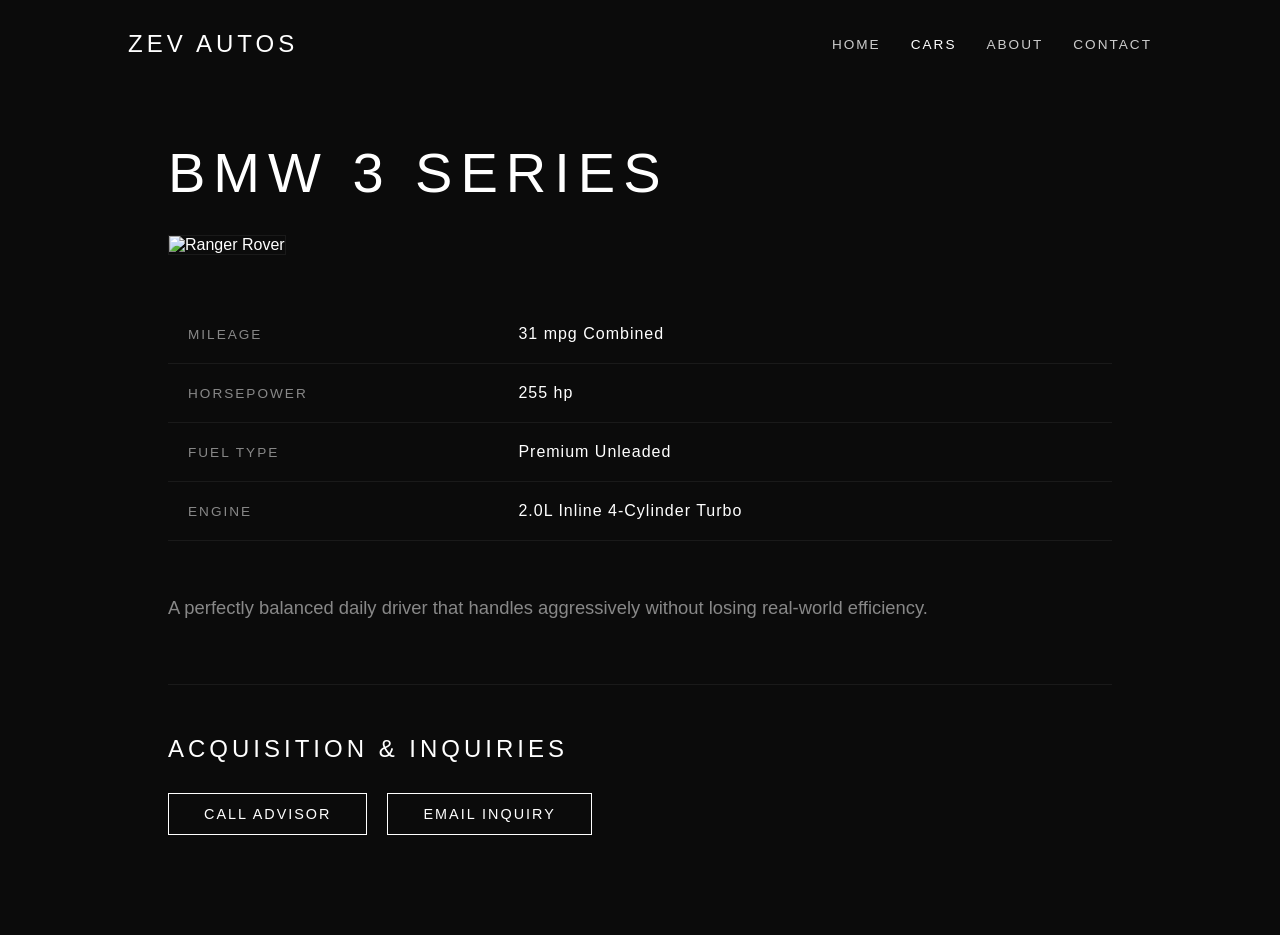
==== 3series.html @ 32d8794d "Update 3series.html" ====
<!DOCTYPE html>
<html lang="en">
<head>
    <meta charset="UTF-8">
    <meta name="viewport" content="width=device-width, initial-scale=1.0">
    <title>ZEV Autos | BMW 3 Series</title>
    <link rel="stylesheet" href="style.css">
</head>
<body>
    <header>
        <a href="index.html" class="logo">ZEV Autos</a>
        <ul class="nav-links">
            <li><a href="index.html">Home</a></li>
            <li><a href="cars.html" class="active">Cars</a></li>
            <li><a href="about.html">About</a></li>
            <li><a href="contact.html">Contact</a></li>
        </ul>
    </header>

    <section class="detail-section">
        <h1 class="car-title">BMW 3 Series</h1>
        <img class="showcase-img" src="" alt="Ranger Rover">

        <table class="specs-table">
            <tr><td>Mileage</td><td>31 mpg Combined</td></tr>
            <tr><td>Horsepower</td><td>255 hp</td></tr>
            <tr><td>Fuel Type</td><td>Premium Unleaded</td></tr>
            <tr><td>Engine</td><td>2.0L Inline 4-Cylinder Turbo</td></tr>
        </table>

        <div class="description-box">
            <p>A perfectly balanced daily driver that handles aggressively without losing real-world efficiency.</p>
        </div>

        <div class="action-box">
            <h3>Acquisition & Inquiries</h3>
            <div class="btn-group">
                <a href="tel:+15550199" class="btn">Call Advisor</a>
                <a href="mailto:inquiries@zevautos.com" class="btn">Email Inquiry</a>
            </div>
        </div>
    </section>
</body>
</html>
---- style.css ----
* {
    margin: 0;
    padding: 0;
    box-sizing: border-box;
    font-family: 'Segoe UI', Tahoma, Geneva, Verdana, sans-serif;
    scroll-behavior: smooth;
}

body {
    background-color: #0b0b0b;
    color: #ffffff;
    overflow-x: hidden;
}

header {
    position: absolute;
    top: 0;
    left: 0;
    width: 100%;
    display: flex;
    justify-content: space-between;
    align-items: center;
    padding: 30px 10%;
    z-index: 100;
}

.logo {
    font-size: 1.5rem;
    font-weight: 300;
    letter-spacing: 4px;
    text-transform: uppercase;
    text-decoration: none;
    color: #ffffff;
}

.nav-links {
    display: flex;
    list-style: none;
    gap: 30px;
}

.nav-links a {
    color: #cccccc;
    text-decoration: none;
    text-transform: uppercase;
    font-size: 0.85rem;
    letter-spacing: 2px;
    transition: color 0.3s ease;
}

.nav-links a:hover, .nav-links a.active {
    color: #ffffff;
}

.detail-section {
    padding: 140px 10% 100px;
    max-width: 1200px;
    margin: 0 auto;
    animation: fadeIn 1.5s ease-in-out;
}

.car-title {
    font-size: 3.5rem;
    font-weight: 300;
    letter-spacing: 8px;
    text-transform: uppercase;
    color: #ffffff;
    margin-bottom: 30px;
}

.showcase-img {
    width: 100%;
    height: 60vh;
    object-fit: cover;
    border: 1px solid #1a1a1a;
    margin-bottom: 50px;
}

.specs-table {
    width: 100%;
    border-collapse: collapse;
    margin-bottom: 50px;
}

.specs-table td {
    padding: 20px;
    border-bottom: 1px solid #1a1a1a;
    font-size: 1rem;
    font-weight: 300;
}

.specs-table td:first-child {
    color: #888888;
    text-transform: uppercase;
    font-size: 0.85rem;
    letter-spacing: 2px;
    width: 35%;
}

.specs-table td:last-child {
    color: #ffffff;
    letter-spacing: 1px;
}

.description-box {
    max-width: 800px;
    margin-bottom: 60px;
}

.description-box p {
    font-size: 1.15rem;
    color: #888888;
    line-height: 1.8;
    font-weight: 300;
}

.action-box {
    border-top: 1px solid #1a1a1a;
    padding-top: 50px;
    text-align: left;
}

.action-box h3 {
    font-size: 1.5rem;
    font-weight: 300;
    letter-spacing: 4px;
    text-transform: uppercase;
    margin-bottom: 30px;
}

.btn-group {
    display: flex;
    gap: 20px;
}

.btn {
    padding: 12px 35px;
    font-size: 0.9rem;
    text-transform: uppercase;
    letter-spacing: 2px;
    color: #ffffff;
    background: transparent;
    border: 1px solid #ffffff;
    cursor: pointer;
    transition: all 0.4s ease;
    text-decoration: none;
    display: inline-block;
}

.btn:hover {
    background: #ffffff;
    color: #000000;
}
/* --- Contact Page Specific Styles --- */
.contact-section {
    padding: 100px 10%;
    text-align: center;
}

.section-title {
    font-size: 2.5rem;
    letter-spacing: 4px;
    text-transform: uppercase;
    margin-bottom: 50px;
}

.contact-info {
    margin-bottom: 40px;
}

.contact-label {
    font-size: 0.8rem;
    text-transform: uppercase;
    letter-spacing: 3px;
    color: #888888;
    margin-bottom: 10px;
}

.contact-detail {
    font-size: 1.5rem;
    color: #ffffff;
    text-decoration: none;
    transition: color 0.3s ease;
}

.contact-detail:hover {
    color: #cccccc;
}

@keyframes fadeIn {
    from { opacity: 0; transform: translateY(15px); }
    to { opacity: 1; transform: translateY(0); }
}
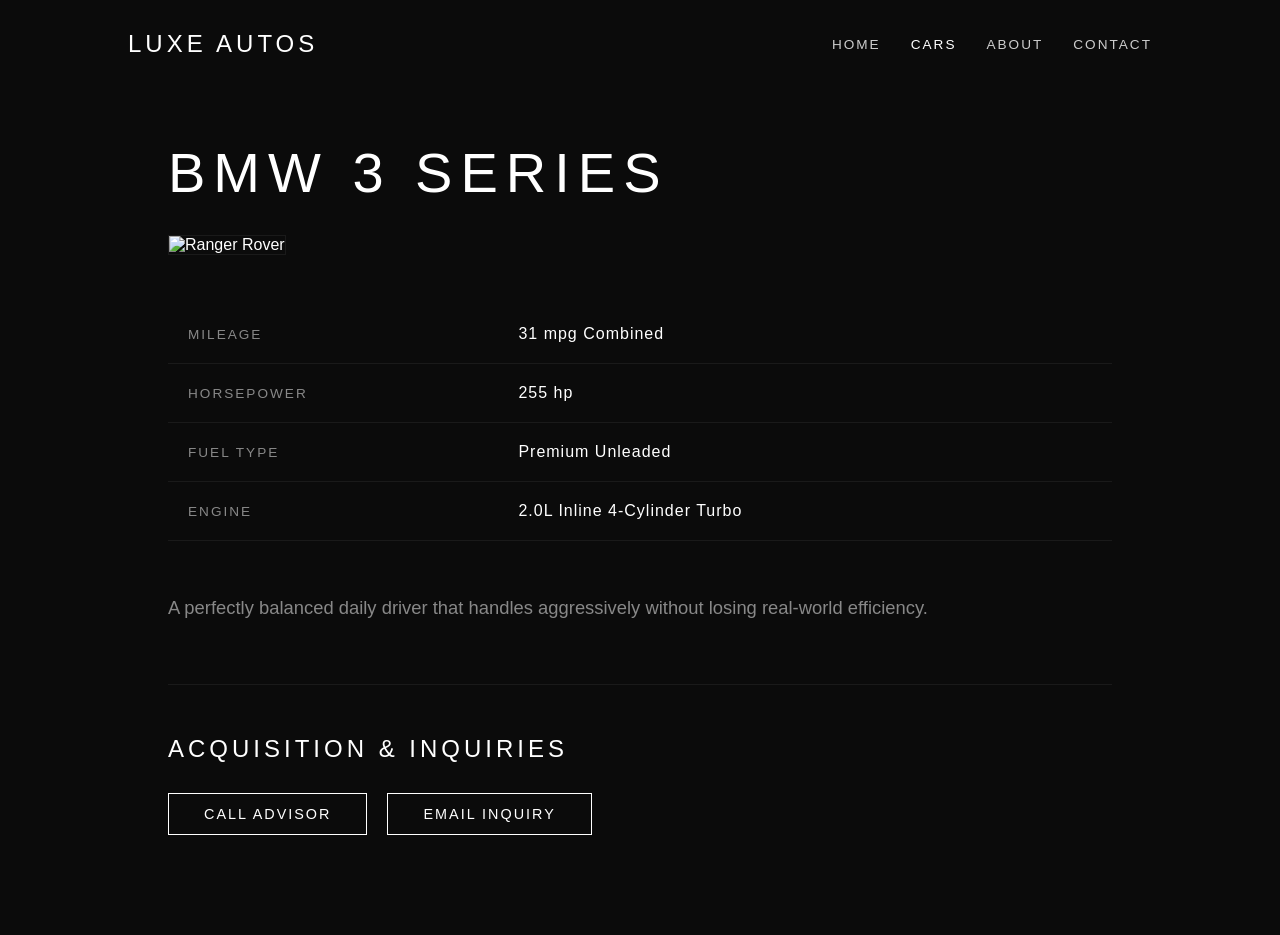
==== commit bc9efec4: "Update 3series.html" ====
--- a/3series.html
+++ b/3series.html
@@ -3,12 +3,12 @@
 <head>
     <meta charset="UTF-8">
     <meta name="viewport" content="width=device-width, initial-scale=1.0">
-    <title>ZEV Autos | BMW 3 Series</title>
+    <title>Luxe Autos | BMW m3</title>
     <link rel="stylesheet" href="style.css">
 </head>
 <body>
     <header>
-        <a href="index.html" class="logo">ZEV Autos</a>
+        <a href="index.html" class="logo">Luxe Autos</a>
         <ul class="nav-links">
             <li><a href="index.html">Home</a></li>
             <li><a href="cars.html" class="active">Cars</a></li>
@@ -19,7 +19,7 @@
 
     <section class="detail-section">
         <h1 class="car-title">BMW 3 Series</h1>
-        <img class="showcase-img" src="" alt="Ranger Rover">
+        <img class="showcase-img" src="vecteezy_silver-suv-parked-by-a-wall_71527905" alt="Ranger Rover">
 
         <table class="specs-table">
             <tr><td>Mileage</td><td>31 mpg Combined</td></tr>
@@ -35,8 +35,8 @@
         <div class="action-box">
             <h3>Acquisition & Inquiries</h3>
             <div class="btn-group">
-                <a href="tel:+15550199" class="btn">Call Advisor</a>
-                <a href="mailto:inquiries@zevautos.com" class="btn">Email Inquiry</a>
+                <a href="tel:+26774124795" class="btn">Call Advisor</a>
+                <a href="mailto:LuxeAutos@gmail.com" class="btn">Email Inquiry</a>
             </div>
         </div>
     </section>
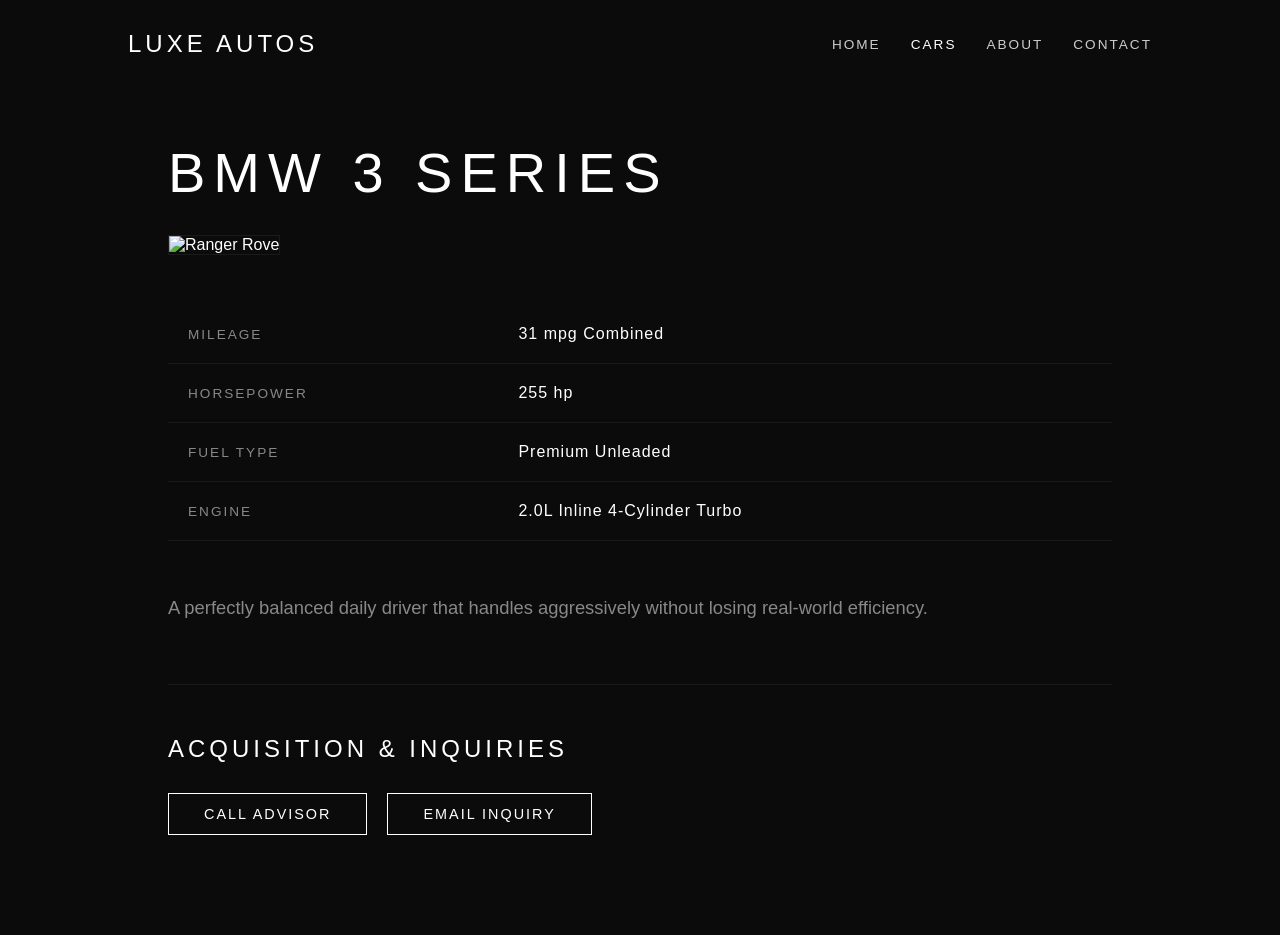
==== commit 922db9a8: "Update 3series.html" ====
--- a/3series.html
+++ b/3series.html
@@ -19,7 +19,7 @@
 
     <section class="detail-section">
         <h1 class="car-title">BMW 3 Series</h1>
-        <img class="showcase-img" src="vecteezy_silver-suv-parked-by-a-wall_71527905" alt="Ranger Rover">
+      <img class="showcase-img" src="HTML/IMG_E00631.jpg" alt="Ranger Rove">
 
         <table class="specs-table">
             <tr><td>Mileage</td><td>31 mpg Combined</td></tr>
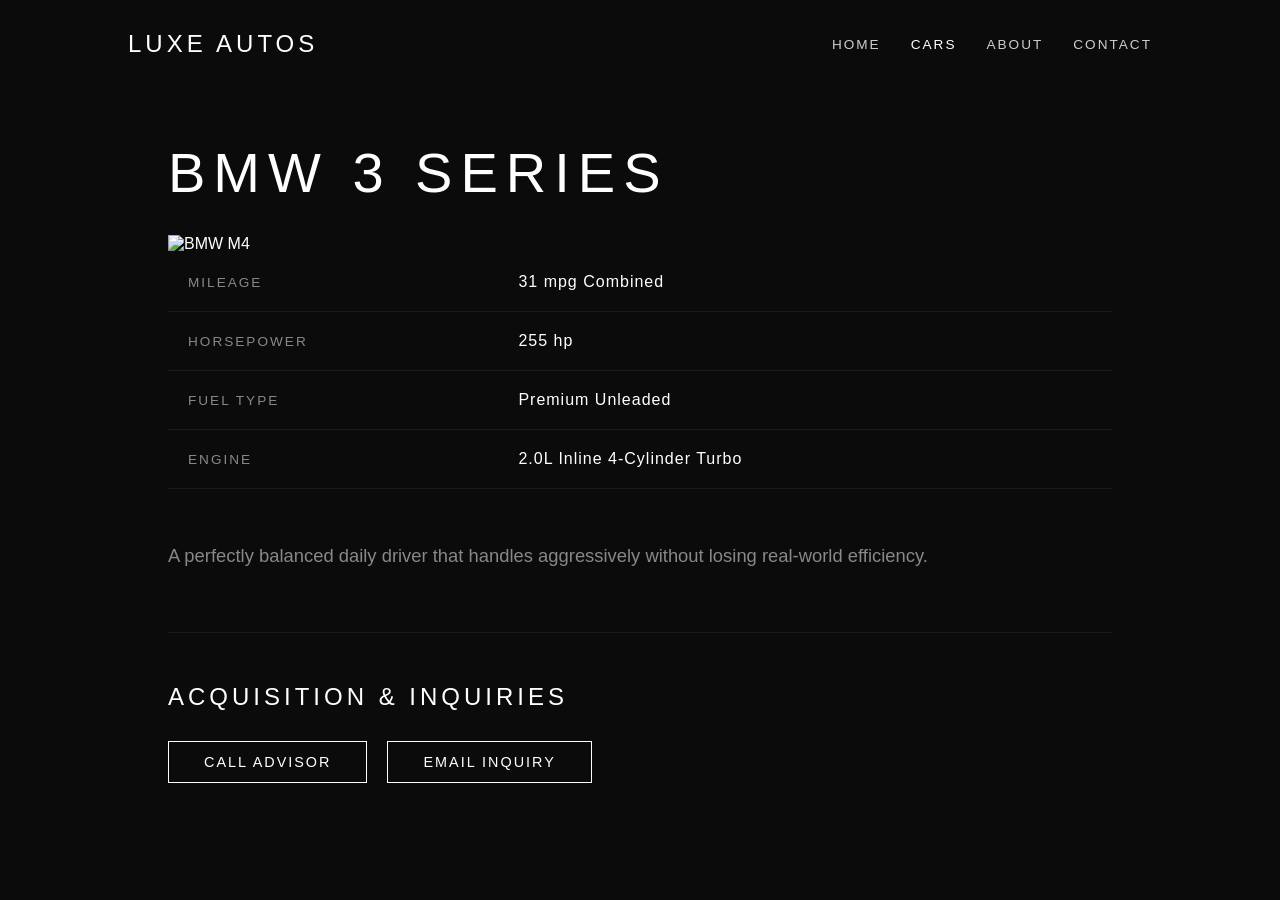
==== commit d3d10fc2: "Update 3series.html" ====
--- a/3series.html
+++ b/3series.html
@@ -19,7 +19,8 @@
 
     <section class="detail-section">
         <h1 class="car-title">BMW 3 Series</h1>
-      <img class="showcase-img" src="HTML/IMG_E00631.jpg" alt="Ranger Rove">
+      <img class="car-img" src="https://images.unsplash.com/photo-1617531653332-bd46c24f2068?auto=format&fit=crop&q=80&w=800" alt="BMW M4">
+                <div class="car-info">
 
         <table class="specs-table">
             <tr><td>Mileage</td><td>31 mpg Combined</td></tr>
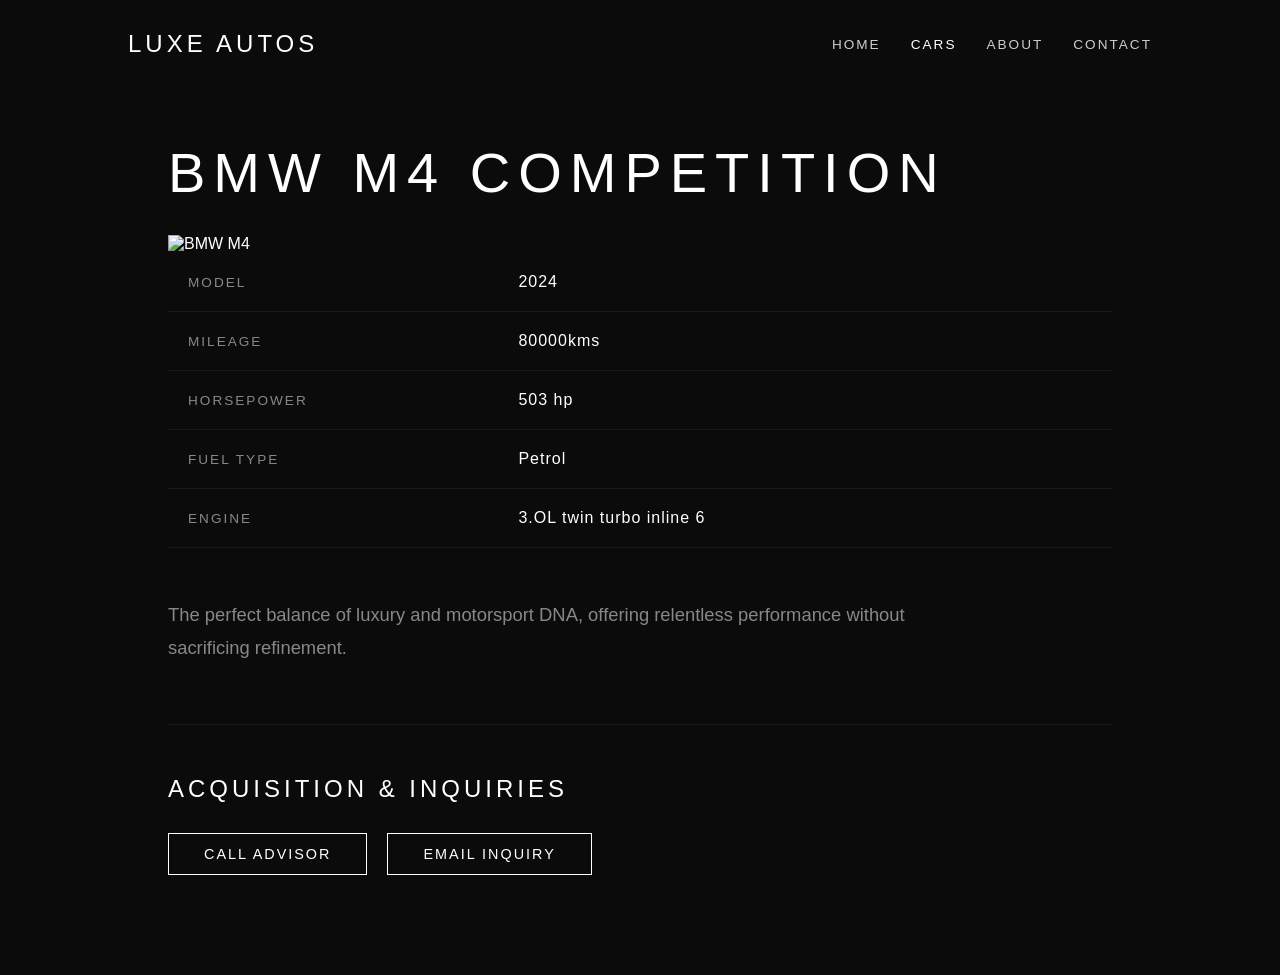
==== commit 3ee40779: "Update 3series.html" ====
--- a/3series.html
+++ b/3series.html
@@ -18,19 +18,20 @@
     </header>
 
     <section class="detail-section">
-        <h1 class="car-title">BMW 3 Series</h1>
+        <h1 class="car-title">BMW M4 COMPETITION</h1>
       <img class="car-img" src="https://images.unsplash.com/photo-1617531653332-bd46c24f2068?auto=format&fit=crop&q=80&w=800" alt="BMW M4">
                 <div class="car-info">
 
         <table class="specs-table">
-            <tr><td>Mileage</td><td>31 mpg Combined</td></tr>
-            <tr><td>Horsepower</td><td>255 hp</td></tr>
-            <tr><td>Fuel Type</td><td>Premium Unleaded</td></tr>
-            <tr><td>Engine</td><td>2.0L Inline 4-Cylinder Turbo</td></tr>
+            <tr><td>Model</td><td>2024</td>
+            <tr><td>Mileage</td><td>80000kms</td></tr>
+            <tr><td>Horsepower</td><td>503 hp</td></tr>
+            <tr><td>Fuel Type</td><td>Petrol</td></tr>
+            <tr><td>Engine</td><td>3.OL twin turbo inline 6</td></tr>
         </table>
 
         <div class="description-box">
-            <p>A perfectly balanced daily driver that handles aggressively without losing real-world efficiency.</p>
+            <p>The perfect balance of luxury and motorsport DNA, offering relentless performance without sacrificing refinement.</p>
         </div>
 
         <div class="action-box">
